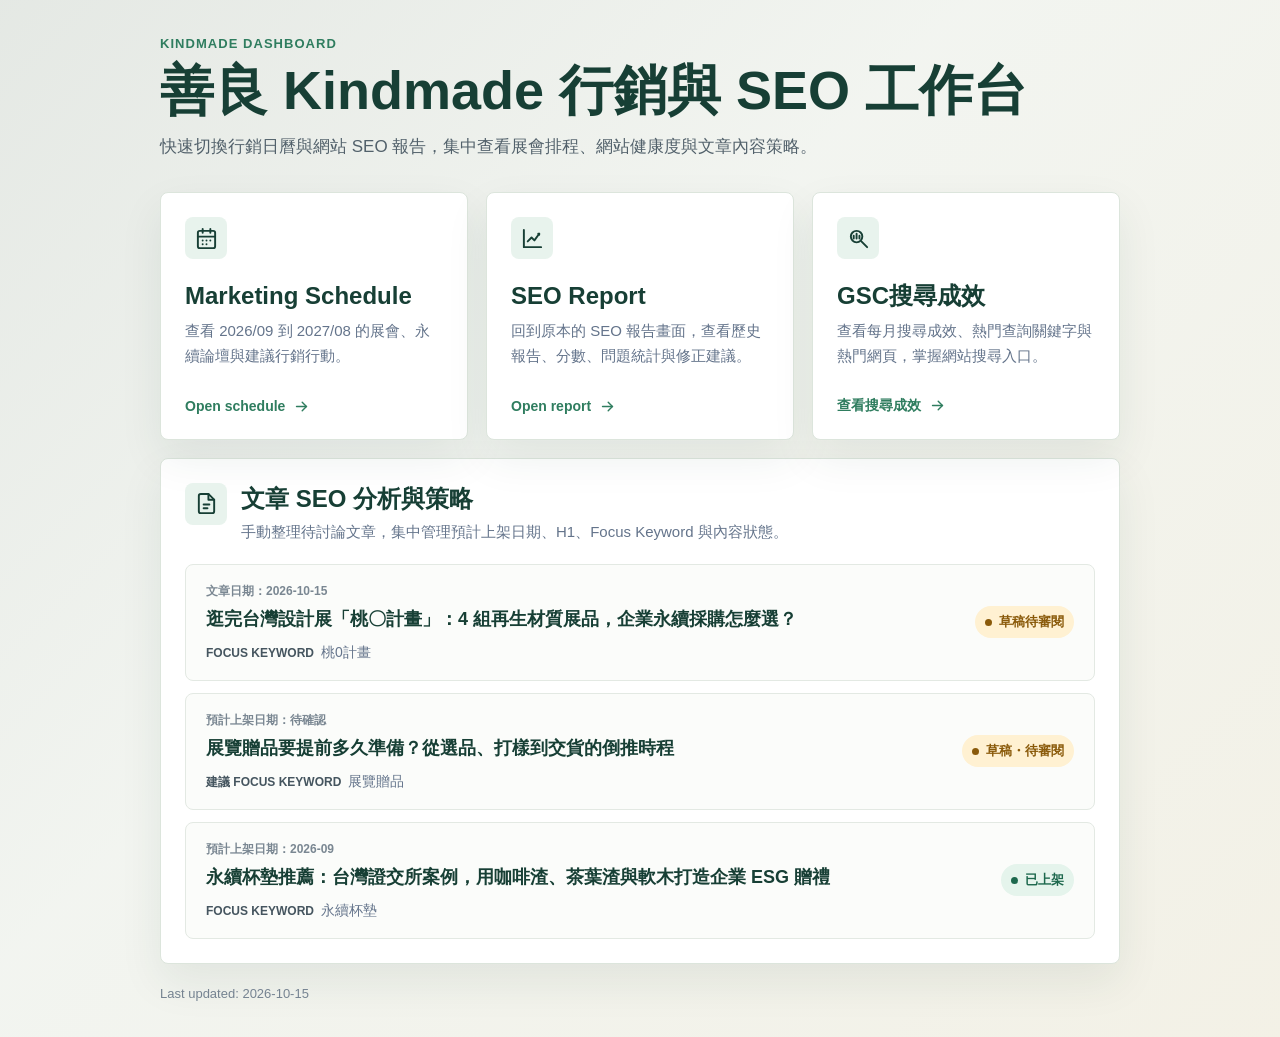
==== docs/index.html @ 3f10fc5a "Set article review status and Taoyuan project focus keyword" ====
<!doctype html>
<html lang="zh-Hant">
<head>
<meta charset="utf-8">
<meta name="viewport" content="width=device-width, initial-scale=1">
<title>Kindmade Dashboard</title>
<style>
:root{
  --green:#173f35;
  --green-2:#2f7d5f;
  --paper:#f6f7f3;
  --line:#dce5dc;
  --text:#1f2933;
  --muted:#64748b;
  --white:#fff;
}
*{box-sizing:border-box}
body{
  margin:0;
  min-height:100vh;
  font-family:-apple-system,BlinkMacSystemFont,"Segoe UI","Noto Sans TC",Arial,sans-serif;
  color:var(--text);
  background:
    linear-gradient(135deg,rgba(23,63,53,.08),rgba(47,125,95,.02) 42%,rgba(240,235,218,.52)),
    var(--paper);
}
.page{
  min-height:100vh;
  display:grid;
  place-items:center;
  padding:36px 20px;
}
.shell{
  width:min(960px,100%);
}
header{
  margin-bottom:28px;
}
.eyebrow{
  color:var(--green-2);
  font-size:13px;
  font-weight:700;
  letter-spacing:.08em;
  text-transform:uppercase;
  margin-bottom:10px;
}
h1{
  color:var(--green);
  font-size:clamp(30px,5vw,54px);
  line-height:1.08;
  margin:0 0 14px;
  letter-spacing:0;
}
.intro{
  max-width:680px;
  margin:0;
  color:#52616b;
  font-size:17px;
  line-height:1.7;
}
.nav-grid{
  display:grid;
  grid-template-columns:repeat(3,minmax(0,1fr));
  gap:18px;
  margin-top:30px;
}
.nav-card{
  display:flex;
  flex-direction:column;
  justify-content:space-between;
  min-height:210px;
  padding:24px;
  color:inherit;
  text-decoration:none;
  background:var(--white);
  border:1px solid var(--line);
  border-radius:8px;
  box-shadow:0 18px 44px rgba(23,63,53,.08);
  transition:transform .18s ease,border-color .18s ease,box-shadow .18s ease;
}
.nav-card:hover,
.nav-card:focus-visible{
  transform:translateY(-3px);
  border-color:var(--green-2);
  box-shadow:0 22px 54px rgba(23,63,53,.14);
  outline:none;
}
.icon{
  width:42px;
  height:42px;
  display:grid;
  place-items:center;
  color:var(--green);
  background:#e8f3ed;
  border-radius:8px;
  margin-bottom:22px;
}
.icon svg{
  width:23px;
  height:23px;
  stroke:currentColor;
  stroke-width:2;
  fill:none;
  stroke-linecap:round;
  stroke-linejoin:round;
}
.nav-title{
  margin:0 0 8px;
  color:var(--green);
  font-size:24px;
  line-height:1.25;
}
.nav-copy{
  margin:0;
  color:var(--muted);
  line-height:1.65;
  font-size:15px;
}
.article-panel{
  margin-top:18px;
  padding:24px;
  background:var(--white);
  border:1px solid var(--line);
  border-radius:8px;
  box-shadow:0 18px 44px rgba(23,63,53,.08);
}
.article-panel-head{
  display:flex;
  align-items:flex-start;
  gap:14px;
  margin-bottom:20px;
}
.article-panel-head .icon{
  flex:0 0 auto;
  margin:0;
}
.section-title{
  margin:0 0 6px;
  color:var(--green);
  font-size:24px;
  line-height:1.3;
}
.section-copy{
  margin:0;
  color:var(--muted);
  font-size:15px;
  line-height:1.6;
}
.article-list{
  display:grid;
  gap:12px;
}
.article-card{
  width:100%;
  display:grid;
  grid-template-columns:minmax(0,1fr) auto;
  align-items:center;
  gap:24px;
  padding:18px 20px;
  background:#fbfcfa;
  border:1px solid #e3e9e3;
  border-radius:8px;
  color:inherit;
  text-decoration:none;
  transition:border-color .18s ease,transform .18s ease,box-shadow .18s ease;
}
.article-card:hover,
.article-card:focus-visible{
  transform:translateY(-2px);
  border-color:var(--green-2);
  box-shadow:0 12px 28px rgba(23,63,53,.09);
  outline:none;
}
.article-content{
  min-width:0;
}
.publish-date{
  margin-bottom:6px;
  color:#7a8792;
  font-size:12px;
  font-weight:700;
}
.article-title{
  margin:0;
  color:var(--green);
  font-size:18px;
  line-height:1.55;
  overflow-wrap:anywhere;
}
.article-title a{
  color:inherit;
  text-decoration:none;
}
.article-title a:hover,
.article-title a:focus-visible{
  color:var(--green-2);
  text-decoration:underline;
  text-underline-offset:3px;
}
.keyword{
  display:flex;
  flex-wrap:wrap;
  align-items:baseline;
  gap:7px;
  margin-top:10px;
  color:var(--muted);
  font-size:14px;
}
.keyword strong{
  color:#45555f;
  font-size:12px;
  text-transform:uppercase;
}
.status{
  display:inline-flex;
  align-items:center;
  gap:7px;
  white-space:nowrap;
  padding:7px 10px;
  border-radius:999px;
  font-size:13px;
  font-weight:700;
}
.status::before{
  content:"";
  width:7px;
  height:7px;
  border-radius:50%;
  background:currentColor;
}
.status-published{
  color:#1d684d;
  background:#e5f4ec;
}
.status-draft{
  color:#8a5a0a;
  background:#fff1d2;
}
.empty-state{
  padding:34px 22px;
  text-align:center;
  background:#fbfcfa;
  border:1px dashed #cbd8ce;
  border-radius:8px;
}
.empty-state h3{
  margin:0 0 8px;
  color:var(--green);
  font-size:18px;
}
.empty-state p{
  max-width:620px;
  margin:0 auto;
  color:var(--muted);
  font-size:14px;
  line-height:1.7;
}
.cta{
  display:inline-flex;
  align-items:center;
  gap:8px;
  width:max-content;
  margin-top:28px;
  color:var(--green-2);
  font-weight:700;
  font-size:14px;
}
.cta svg{
  width:17px;
  height:17px;
  stroke:currentColor;
  stroke-width:2;
  fill:none;
  stroke-linecap:round;
  stroke-linejoin:round;
}
footer{
  margin-top:22px;
  color:#758391;
  font-size:13px;
}
@media (max-width:720px){
  .page{place-items:start;padding:28px 18px}
  .nav-grid{grid-template-columns:1fr}
  .nav-card{min-height:190px}
  .article-panel{padding:20px 16px}
  .article-card{grid-template-columns:1fr;gap:14px;padding:16px}
  .status{justify-self:start}
}
</style>
</head>
<body>
<main class="page">
  <div class="shell">
    <header>
      <div class="eyebrow">Kindmade Dashboard</div>
      <h1>善良 Kindmade 行銷與 SEO 工作台</h1>
      <p class="intro">快速切換行銷日曆與網站 SEO 報告，集中查看展會排程、網站健康度與文章內容策略。</p>
    </header>

    <section class="nav-grid" aria-label="Dashboard menu">
      <a class="nav-card" href="marketing-schedule.html">
        <div>
          <div class="icon" aria-hidden="true">
            <svg viewBox="0 0 24 24"><path d="M8 2v4"/><path d="M16 2v4"/><path d="M3 10h18"/><rect x="3" y="4" width="18" height="18" rx="2"/><path d="M8 14h.01"/><path d="M12 14h.01"/><path d="M16 14h.01"/><path d="M8 18h.01"/><path d="M12 18h.01"/></svg>
          </div>
          <h2 class="nav-title">Marketing Schedule</h2>
          <p class="nav-copy">查看 2026/09 到 2027/08 的展會、永續論壇與建議行銷行動。</p>
        </div>
        <span class="cta">Open schedule <svg viewBox="0 0 24 24"><path d="M5 12h14"/><path d="m13 6 6 6-6 6"/></svg></span>
      </a>

      <a class="nav-card" href="seo-report.html">
        <div>
          <div class="icon" aria-hidden="true">
            <svg viewBox="0 0 24 24"><path d="M3 3v18h18"/><path d="m7 15 4-4 3 3 5-7"/><path d="M18 7h1v1"/></svg>
          </div>
          <h2 class="nav-title">SEO Report</h2>
          <p class="nav-copy">回到原本的 SEO 報告畫面，查看歷史報告、分數、問題統計與修正建議。</p>
        </div>
        <span class="cta">Open report <svg viewBox="0 0 24 24"><path d="M5 12h14"/><path d="m13 6 6 6-6 6"/></svg></span>
      </a>
      <a class="nav-card" href="gsc-report.html">
        <div>
          <div class="icon" aria-hidden="true"><svg viewBox="0 0 24 24"><circle cx="10" cy="10" r="6"/><path d="m15 15 6 6"/><path d="M7 12V9m3 3V7m3 5V9"/></svg></div>
          <h2 class="nav-title">GSC搜尋成效</h2>
          <p class="nav-copy">查看每月搜尋成效、熱門查詢關鍵字與熱門網頁，掌握網站搜尋入口。</p>
        </div>
        <span class="cta">查看搜尋成效 <svg viewBox="0 0 24 24"><path d="M5 12h14"/><path d="m13 6 6 6-6 6"/></svg></span>
      </a>
    </section>

    <section class="article-panel" aria-labelledby="articleSeoTitle">
      <div class="article-panel-head">
        <div class="icon" aria-hidden="true">
          <svg viewBox="0 0 24 24"><path d="M14 2H6a2 2 0 0 0-2 2v16a2 2 0 0 0 2 2h12a2 2 0 0 0 2-2V8z"/><path d="M14 2v6h6"/><path d="M9 13h6"/><path d="M9 17h4"/></svg>
        </div>
        <div>
          <h2 class="section-title" id="articleSeoTitle">文章 SEO 分析與策略</h2>
          <p class="section-copy">手動整理待討論文章，集中管理預計上架日期、H1、Focus Keyword 與內容狀態。</p>
        </div>
      </div>

      <div class="article-list">
        <a class="article-card" href="article-seo-circular-sourcing.html">
          <div class="article-content">
            <div class="publish-date">文章日期：2026-10-15</div>
            <h3 class="article-title">逛完台灣設計展「桃〇計畫」：4 組再生材質展品，企業永續採購怎麼選？</h3>
            <div class="keyword"><strong>Focus Keyword</strong><span>桃0計畫</span></div>
          </div>

        <span class="status status-draft">草稿待審閱</span>
        </a>
        <a class="article-card" href="article-seo-exhibition-gifts.html">
          <div class="article-content">
            <div class="publish-date">預計上架日期：待確認</div>
            <h3 class="article-title">展覽贈品要提前多久準備？從選品、打樣到交貨的倒推時程</h3>
            <div class="keyword"><strong>建議 Focus Keyword</strong><span>展覽贈品</span></div>
          </div>
          <span class="status status-draft">草稿・待審閱</span>
        </a>
        <a class="article-card" href="article-seo-sustainable-coaster.html">
          <div class="article-content">
            <div class="publish-date">預計上架日期：2026-09</div>
            <h3 class="article-title">永續杯墊推薦：台灣證交所案例，用咖啡渣、茶葉渣與軟木打造企業 ESG 贈禮</h3>
            <div class="keyword"><strong>Focus Keyword</strong><span>永續杯墊</span></div>
          </div>
          <span class="status status-published">已上架</span>
        </a>
      </div>
    </section>

    <footer>Last updated: 2026-10-15</footer>
  </div>
</main>
</body>
</html>
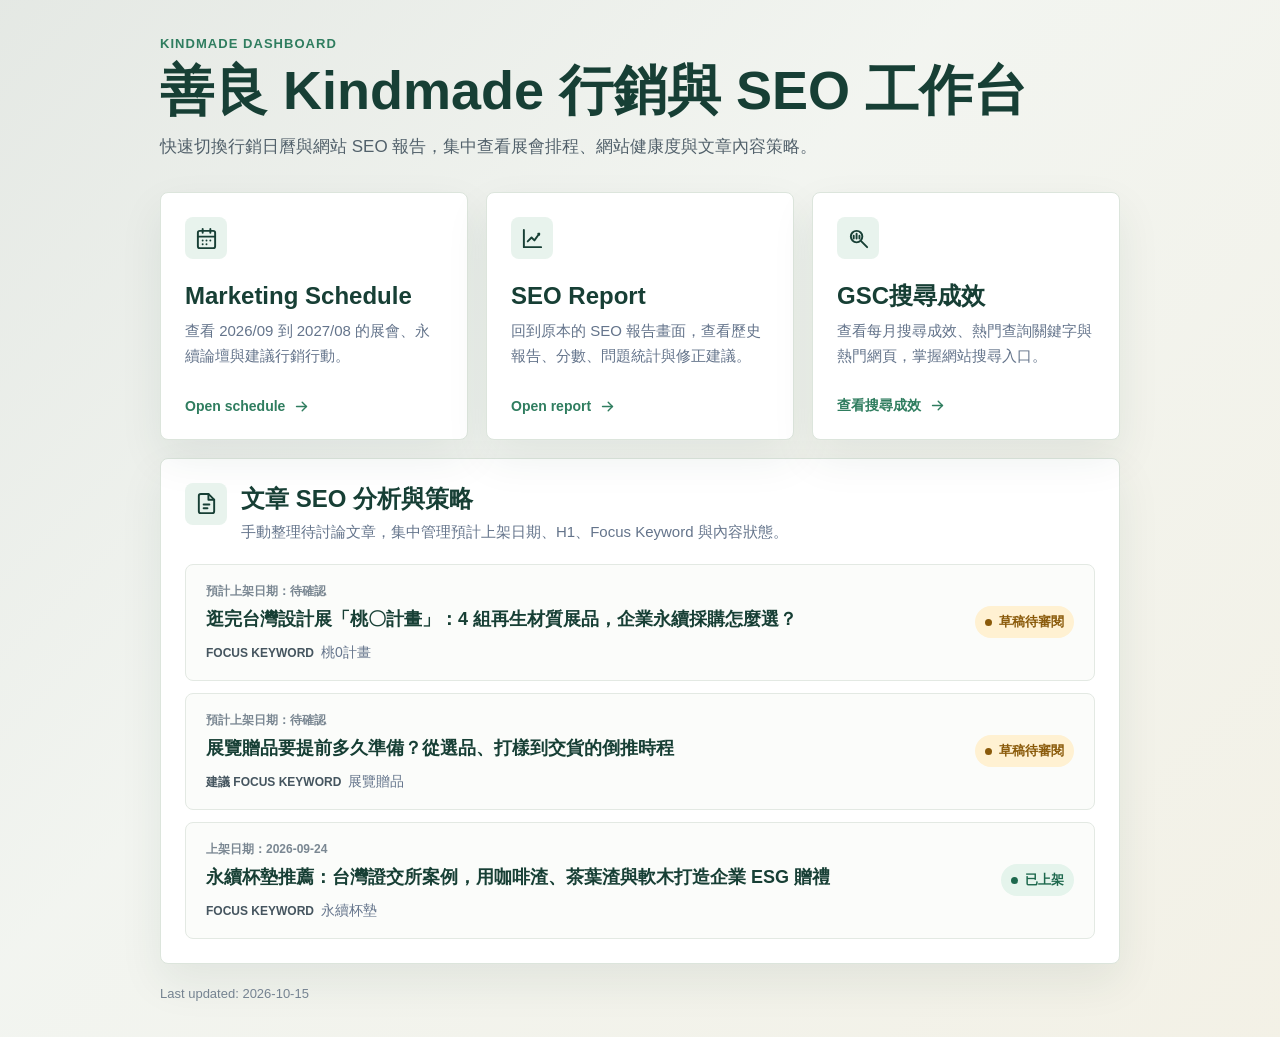
==== commit 09783aaa: "Unify article status labels and publication dates" ====
--- a/docs/index.html
+++ b/docs/index.html
@@ -344,7 +344,7 @@
       <div class="article-list">
         <a class="article-card" href="article-seo-circular-sourcing.html">
           <div class="article-content">
-            <div class="publish-date">文章日期：2026-10-15</div>
+            <div class="publish-date">預計上架日期：待確認</div>
             <h3 class="article-title">逛完台灣設計展「桃〇計畫」：4 組再生材質展品，企業永續採購怎麼選？</h3>
             <div class="keyword"><strong>Focus Keyword</strong><span>桃0計畫</span></div>
           </div>
@@ -357,11 +357,11 @@
             <h3 class="article-title">展覽贈品要提前多久準備？從選品、打樣到交貨的倒推時程</h3>
             <div class="keyword"><strong>建議 Focus Keyword</strong><span>展覽贈品</span></div>
           </div>
-          <span class="status status-draft">草稿・待審閱</span>
+          <span class="status status-draft">草稿待審閱</span>
         </a>
         <a class="article-card" href="article-seo-sustainable-coaster.html">
           <div class="article-content">
-            <div class="publish-date">預計上架日期：2026-09</div>
+            <div class="publish-date">上架日期：2026-09-24</div>
             <h3 class="article-title">永續杯墊推薦：台灣證交所案例，用咖啡渣、茶葉渣與軟木打造企業 ESG 贈禮</h3>
             <div class="keyword"><strong>Focus Keyword</strong><span>永續杯墊</span></div>
           </div>
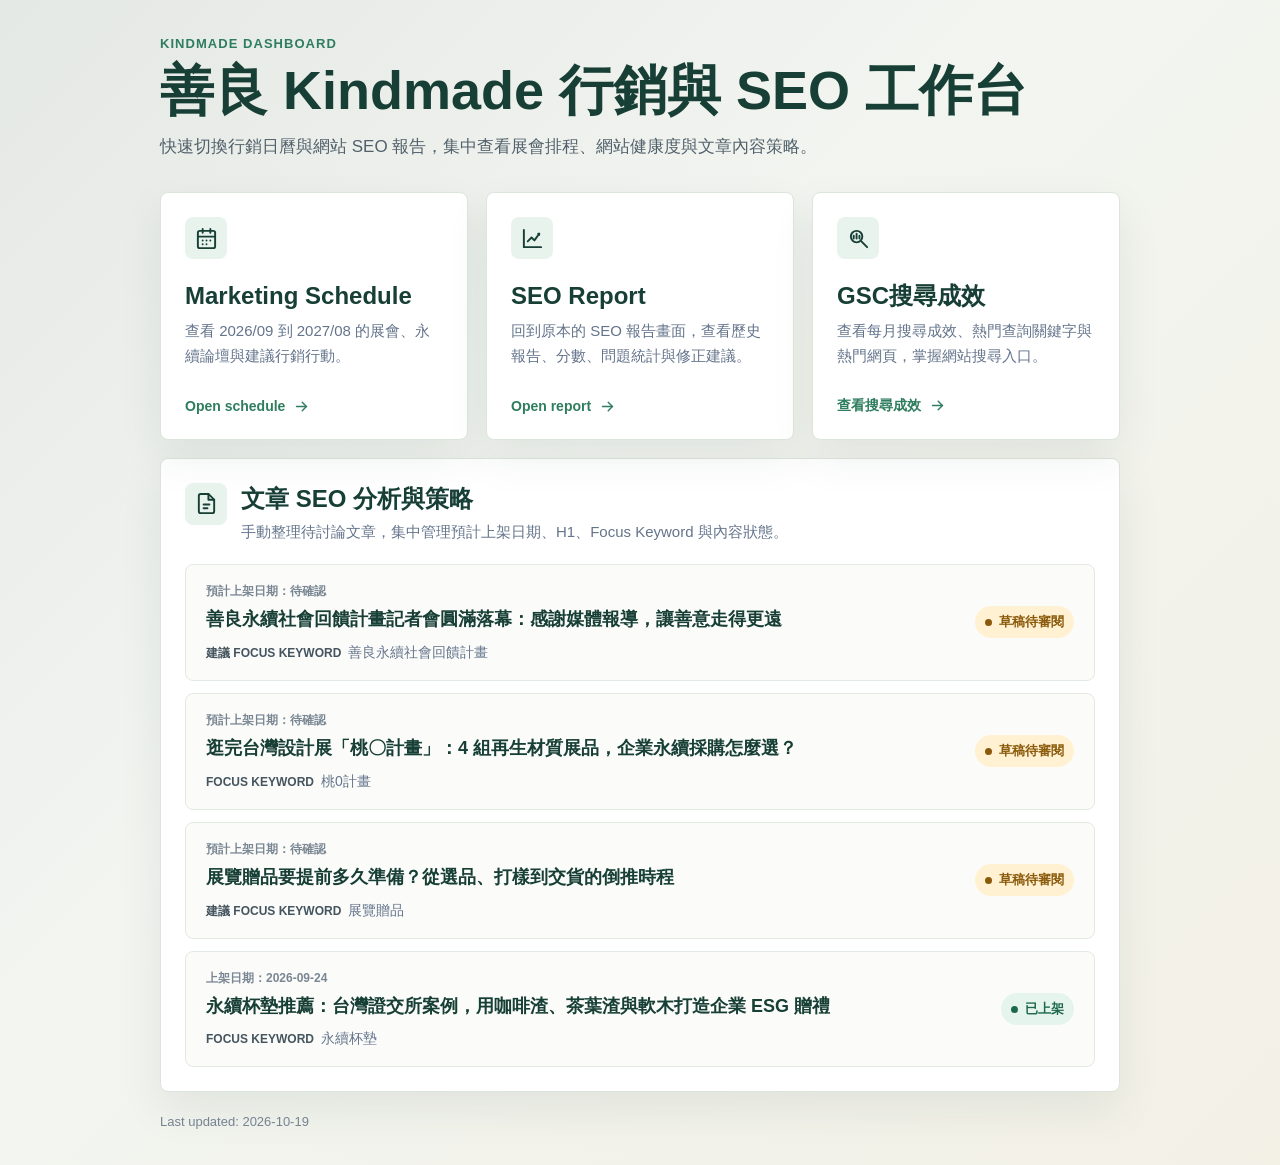
==== commit f05fcb93: "Add social impact program article SEO strategy" ====
--- a/docs/index.html
+++ b/docs/index.html
@@ -342,6 +342,14 @@
       </div>
 
       <div class="article-list">
+        <a class="article-card" href="article-seo-social-impact.html">
+          <div class="article-content">
+            <div class="publish-date">預計上架日期：待確認</div>
+            <h3 class="article-title">善良永續社會回饋計畫記者會圓滿落幕：感謝媒體報導，讓善意走得更遠</h3>
+            <div class="keyword"><strong>建議 Focus Keyword</strong><span>善良永續社會回饋計畫</span></div>
+          </div>
+          <span class="status status-draft">草稿待審閱</span>
+        </a>
         <a class="article-card" href="article-seo-circular-sourcing.html">
           <div class="article-content">
             <div class="publish-date">預計上架日期：待確認</div>
@@ -370,7 +378,7 @@
       </div>
     </section>
 
-    <footer>Last updated: 2026-10-15</footer>
+    <footer>Last updated: 2026-10-19</footer>
   </div>
 </main>
 </body>
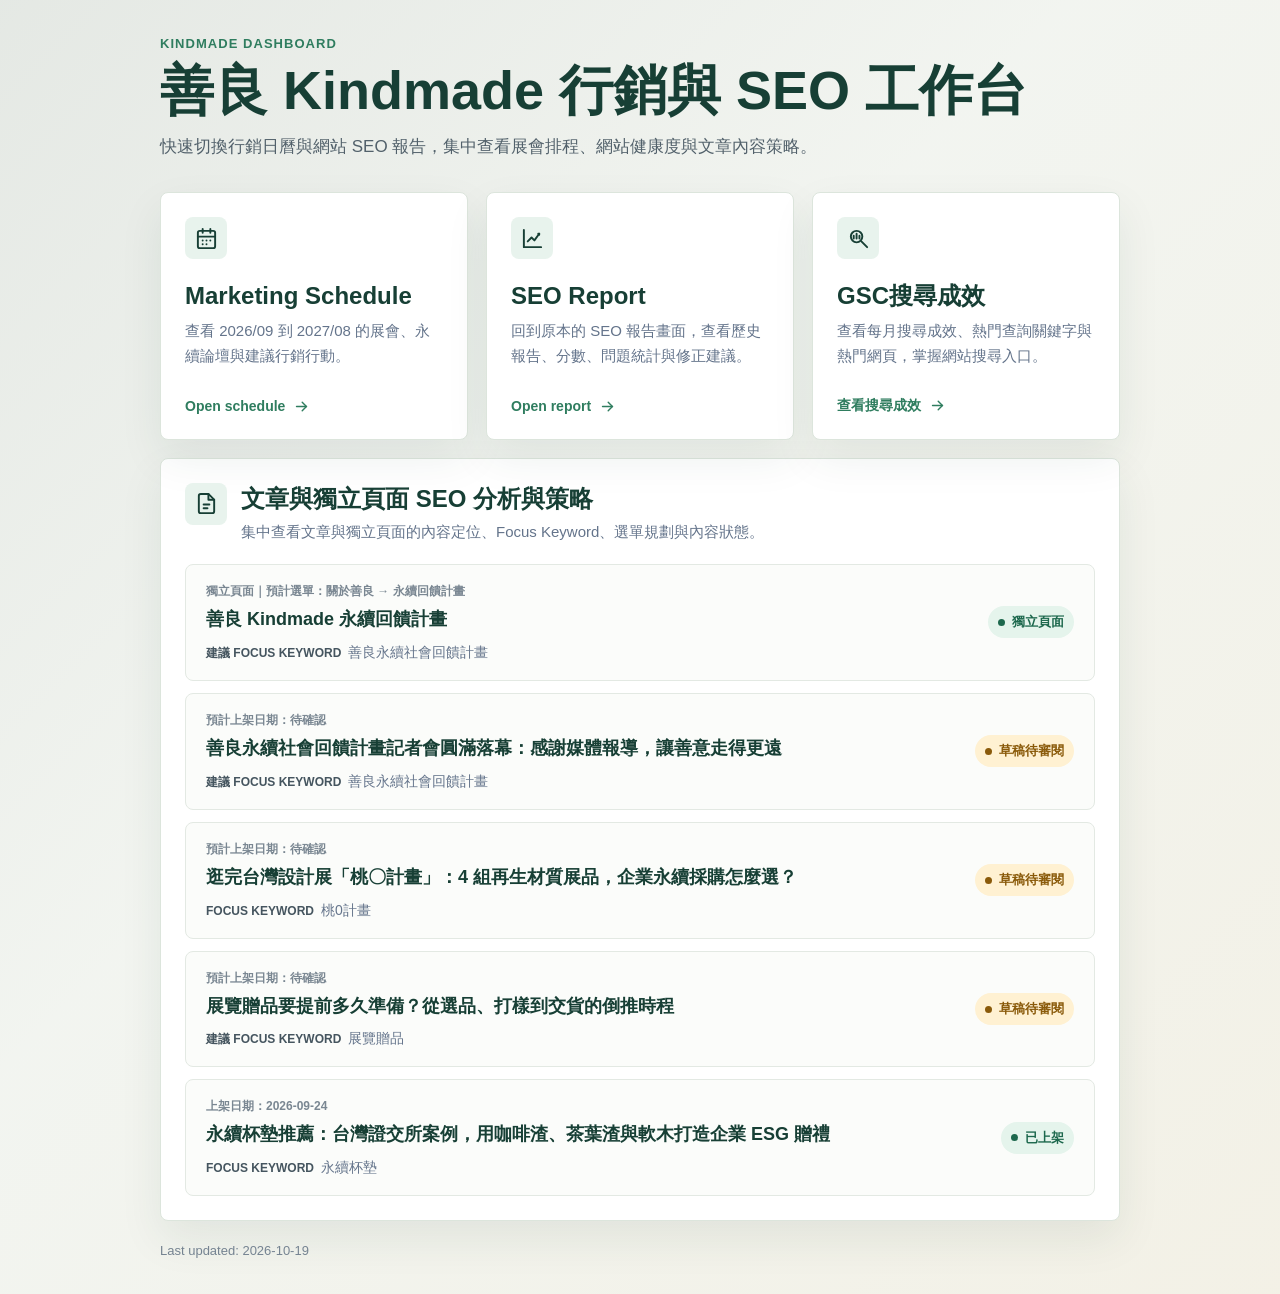
==== commit bbe036bf: "Add standalone social feedback program page strategy" ====
--- a/docs/index.html
+++ b/docs/index.html
@@ -336,12 +336,20 @@
           <svg viewBox="0 0 24 24"><path d="M14 2H6a2 2 0 0 0-2 2v16a2 2 0 0 0 2 2h12a2 2 0 0 0 2-2V8z"/><path d="M14 2v6h6"/><path d="M9 13h6"/><path d="M9 17h4"/></svg>
         </div>
         <div>
-          <h2 class="section-title" id="articleSeoTitle">文章 SEO 分析與策略</h2>
-          <p class="section-copy">手動整理待討論文章，集中管理預計上架日期、H1、Focus Keyword 與內容狀態。</p>
+          <h2 class="section-title" id="articleSeoTitle">文章與獨立頁面 SEO 分析與策略</h2>
+          <p class="section-copy">集中查看文章與獨立頁面的內容定位、Focus Keyword、選單規劃與內容狀態。</p>
         </div>
       </div>
 
       <div class="article-list">
+        <a class="article-card" href="page-seo-social-feedback.html">
+          <div class="article-content">
+            <div class="publish-date">獨立頁面｜預計選單：關於善良 → 永續回饋計畫</div>
+            <h3 class="article-title">善良 Kindmade 永續回饋計畫</h3>
+            <div class="keyword"><strong>建議 Focus Keyword</strong><span>善良永續社會回饋計畫</span></div>
+          </div>
+          <span class="status status-published">獨立頁面</span>
+        </a>
         <a class="article-card" href="article-seo-social-impact.html">
           <div class="article-content">
             <div class="publish-date">預計上架日期：待確認</div>
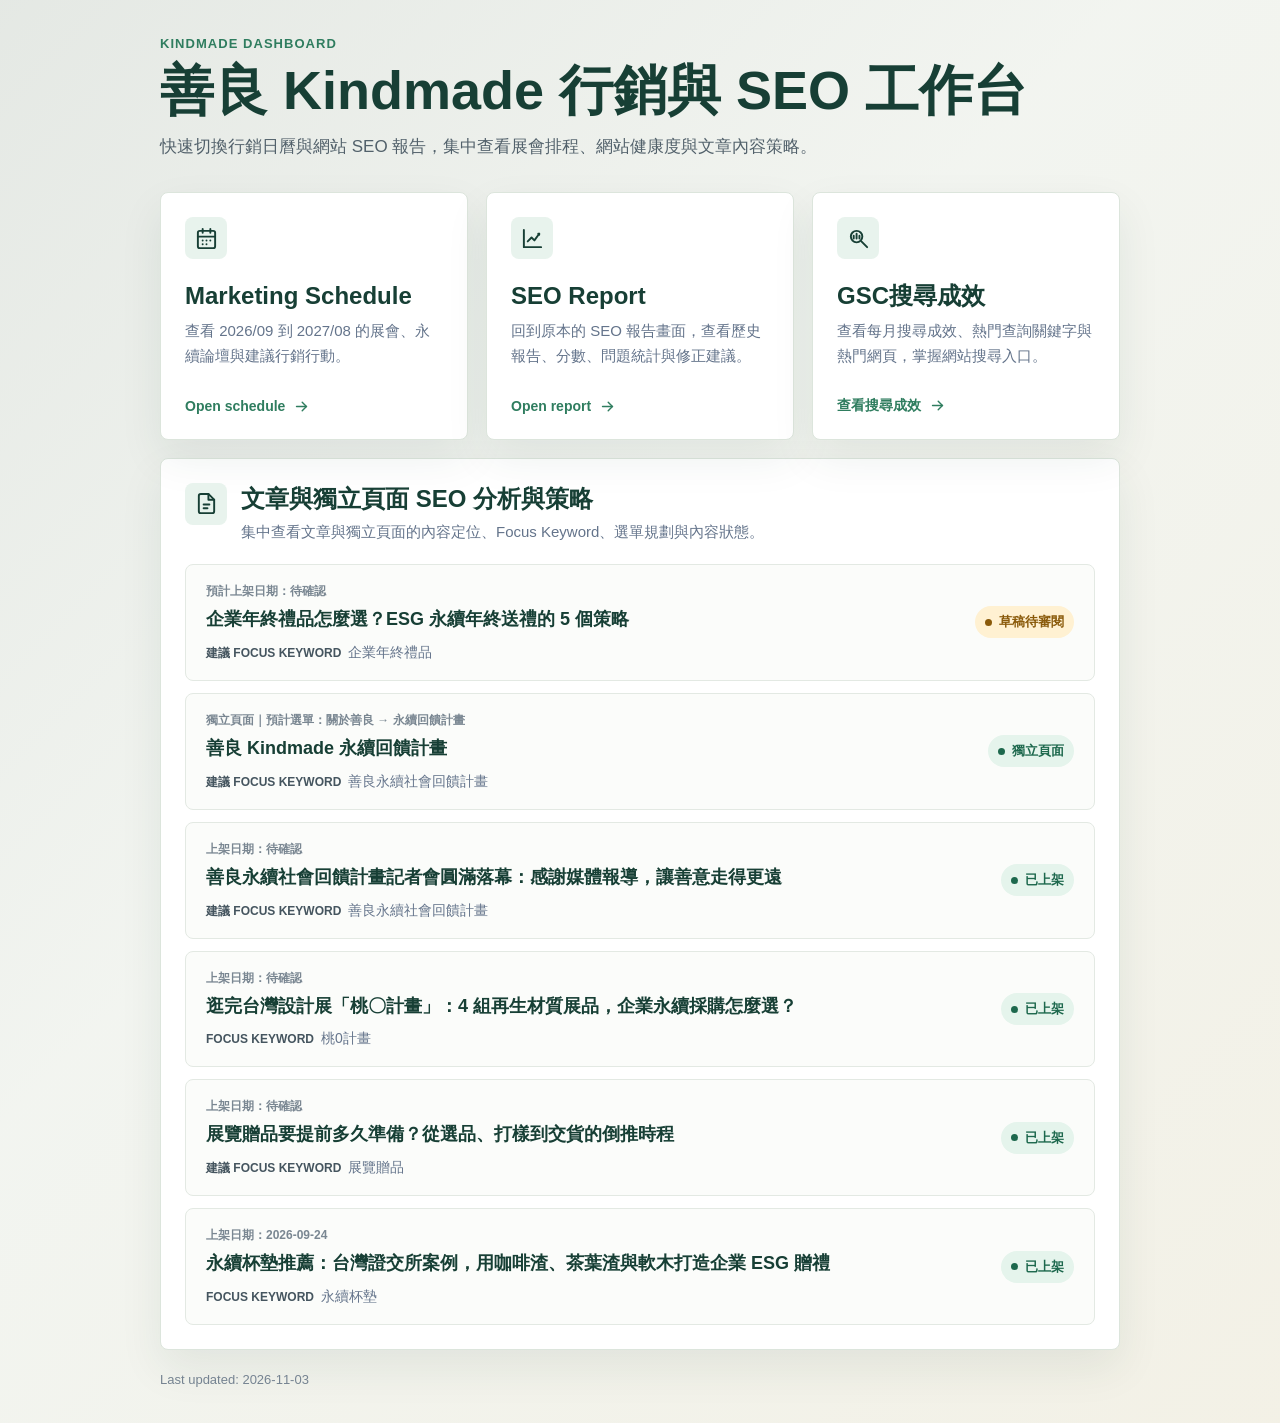
==== commit 1a42aac4: "Publish article status updates and add year-end gifts strategy" ====
--- a/docs/index.html
+++ b/docs/index.html
@@ -342,6 +342,14 @@
       </div>
 
       <div class="article-list">
+        <a class="article-card" href="article-seo-year-end-gifts.html">
+          <div class="article-content">
+            <div class="publish-date">預計上架日期：待確認</div>
+            <h3 class="article-title">企業年終禮品怎麼選？ESG 永續年終送禮的 5 個策略</h3>
+            <div class="keyword"><strong>建議 Focus Keyword</strong><span>企業年終禮品</span></div>
+          </div>
+          <span class="status status-draft">草稿待審閱</span>
+        </a>
         <a class="article-card" href="page-seo-social-feedback.html">
           <div class="article-content">
             <div class="publish-date">獨立頁面｜預計選單：關於善良 → 永續回饋計畫</div>
@@ -352,28 +360,28 @@
         </a>
         <a class="article-card" href="article-seo-social-impact.html">
           <div class="article-content">
-            <div class="publish-date">預計上架日期：待確認</div>
+            <div class="publish-date">上架日期：待確認</div>
             <h3 class="article-title">善良永續社會回饋計畫記者會圓滿落幕：感謝媒體報導，讓善意走得更遠</h3>
             <div class="keyword"><strong>建議 Focus Keyword</strong><span>善良永續社會回饋計畫</span></div>
           </div>
-          <span class="status status-draft">草稿待審閱</span>
+          <span class="status status-published">已上架</span>
         </a>
         <a class="article-card" href="article-seo-circular-sourcing.html">
           <div class="article-content">
-            <div class="publish-date">預計上架日期：待確認</div>
+            <div class="publish-date">上架日期：待確認</div>
             <h3 class="article-title">逛完台灣設計展「桃〇計畫」：4 組再生材質展品，企業永續採購怎麼選？</h3>
             <div class="keyword"><strong>Focus Keyword</strong><span>桃0計畫</span></div>
           </div>
 
-        <span class="status status-draft">草稿待審閱</span>
+        <span class="status status-published">已上架</span>
         </a>
         <a class="article-card" href="article-seo-exhibition-gifts.html">
           <div class="article-content">
-            <div class="publish-date">預計上架日期：待確認</div>
+            <div class="publish-date">上架日期：待確認</div>
             <h3 class="article-title">展覽贈品要提前多久準備？從選品、打樣到交貨的倒推時程</h3>
             <div class="keyword"><strong>建議 Focus Keyword</strong><span>展覽贈品</span></div>
           </div>
-          <span class="status status-draft">草稿待審閱</span>
+          <span class="status status-published">已上架</span>
         </a>
         <a class="article-card" href="article-seo-sustainable-coaster.html">
           <div class="article-content">
@@ -386,7 +394,7 @@
       </div>
     </section>
 
-    <footer>Last updated: 2026-10-19</footer>
+    <footer>Last updated: 2026-11-03</footer>
   </div>
 </main>
 </body>
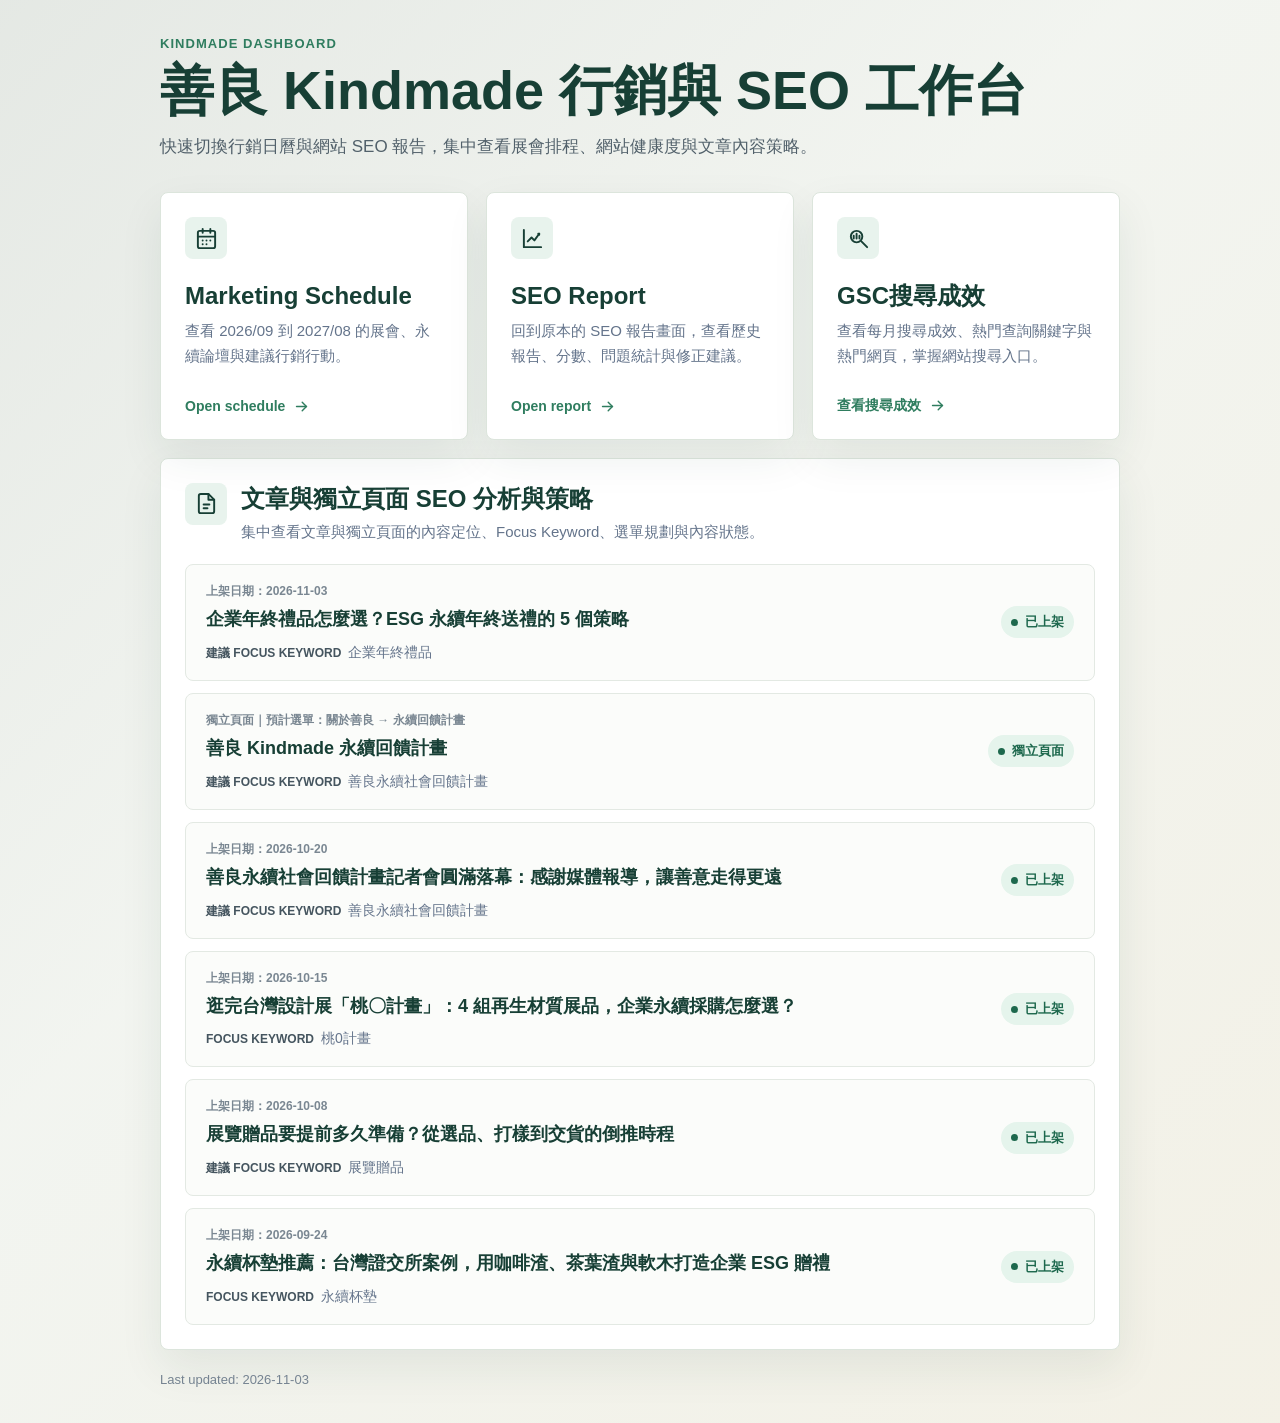
==== commit d980bd9a: "Record confirmed article publication dates" ====
--- a/docs/index.html
+++ b/docs/index.html
@@ -344,11 +344,11 @@
       <div class="article-list">
         <a class="article-card" href="article-seo-year-end-gifts.html">
           <div class="article-content">
-            <div class="publish-date">預計上架日期：待確認</div>
+            <div class="publish-date">上架日期：2026-11-03</div>
             <h3 class="article-title">企業年終禮品怎麼選？ESG 永續年終送禮的 5 個策略</h3>
             <div class="keyword"><strong>建議 Focus Keyword</strong><span>企業年終禮品</span></div>
           </div>
-          <span class="status status-draft">草稿待審閱</span>
+          <span class="status status-published">已上架</span>
         </a>
         <a class="article-card" href="page-seo-social-feedback.html">
           <div class="article-content">
@@ -360,7 +360,7 @@
         </a>
         <a class="article-card" href="article-seo-social-impact.html">
           <div class="article-content">
-            <div class="publish-date">上架日期：待確認</div>
+            <div class="publish-date">上架日期：2026-10-20</div>
             <h3 class="article-title">善良永續社會回饋計畫記者會圓滿落幕：感謝媒體報導，讓善意走得更遠</h3>
             <div class="keyword"><strong>建議 Focus Keyword</strong><span>善良永續社會回饋計畫</span></div>
           </div>
@@ -368,7 +368,7 @@
         </a>
         <a class="article-card" href="article-seo-circular-sourcing.html">
           <div class="article-content">
-            <div class="publish-date">上架日期：待確認</div>
+            <div class="publish-date">上架日期：2026-10-15</div>
             <h3 class="article-title">逛完台灣設計展「桃〇計畫」：4 組再生材質展品，企業永續採購怎麼選？</h3>
             <div class="keyword"><strong>Focus Keyword</strong><span>桃0計畫</span></div>
           </div>
@@ -377,7 +377,7 @@
         </a>
         <a class="article-card" href="article-seo-exhibition-gifts.html">
           <div class="article-content">
-            <div class="publish-date">上架日期：待確認</div>
+            <div class="publish-date">上架日期：2026-10-08</div>
             <h3 class="article-title">展覽贈品要提前多久準備？從選品、打樣到交貨的倒推時程</h3>
             <div class="keyword"><strong>建議 Focus Keyword</strong><span>展覽贈品</span></div>
           </div>
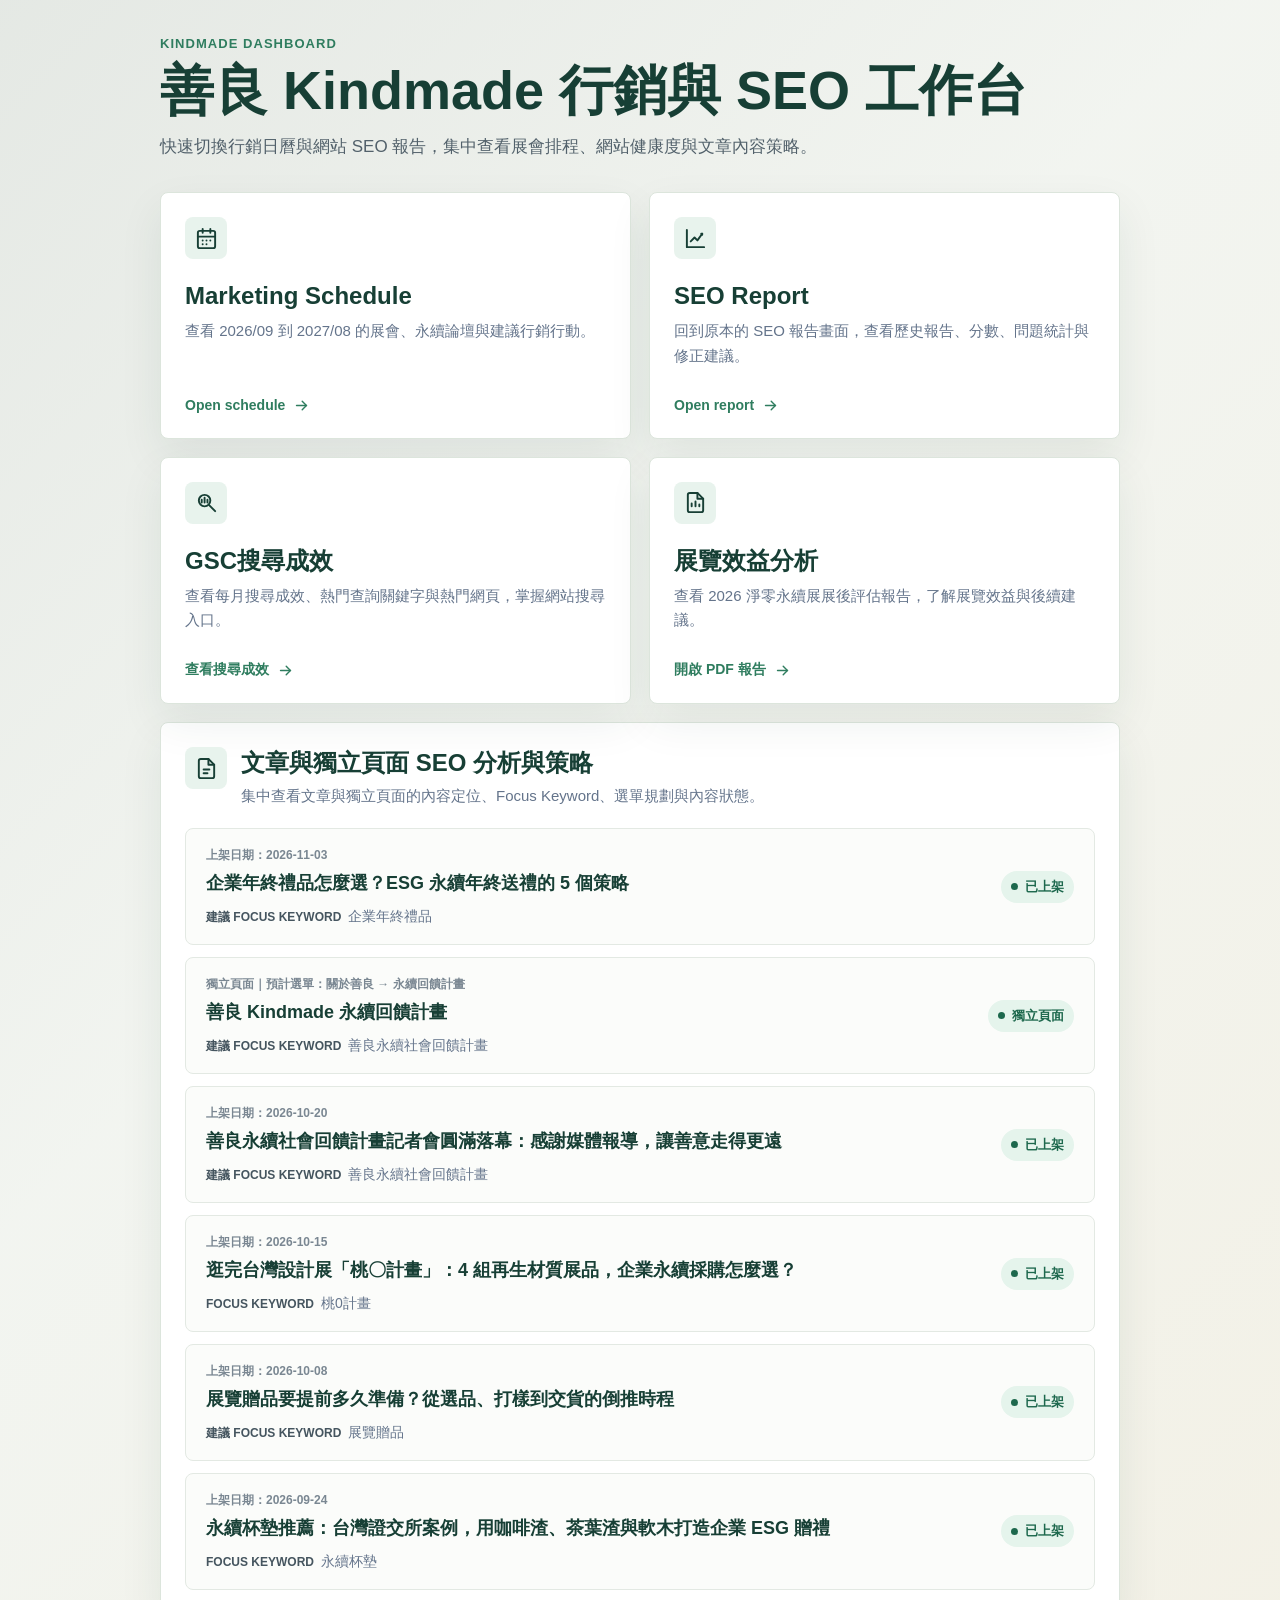
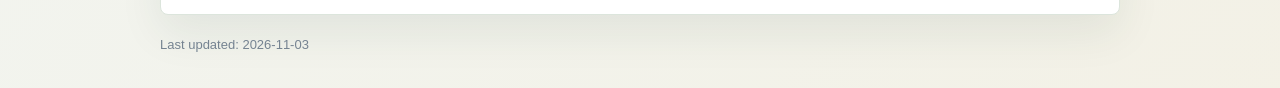
==== commit dd4fe6aa: "Add exhibition report card and arrange dashboard in two columns" ====
--- a/docs/index.html
+++ b/docs/index.html
@@ -60,7 +60,7 @@
 }
 .nav-grid{
   display:grid;
-  grid-template-columns:repeat(3,minmax(0,1fr));
+  grid-template-columns:repeat(2,minmax(0,1fr));
   gap:18px;
   margin-top:30px;
 }
@@ -328,6 +328,14 @@
         </div>
         <span class="cta">查看搜尋成效 <svg viewBox="0 0 24 24"><path d="M5 12h14"/><path d="m13 6 6 6-6 6"/></svg></span>
       </a>
+      <a class="nav-card" href="assets/reports/2026-net-zero-exhibition-review.pdf" target="_blank" rel="noopener noreferrer">
+        <div>
+          <div class="icon" aria-hidden="true"><svg viewBox="0 0 24 24"><path d="M14 2H6a2 2 0 0 0-2 2v16a2 2 0 0 0 2 2h12a2 2 0 0 0 2-2V8z"/><path d="M14 2v6h6"/><path d="M8 16v-3m4 3v-5m4 5v-2"/></svg></div>
+          <h2 class="nav-title">展覽效益分析</h2>
+          <p class="nav-copy">查看 2026 淨零永續展展後評估報告，了解展覽效益與後續建議。</p>
+        </div>
+        <span class="cta">開啟 PDF 報告 <svg viewBox="0 0 24 24"><path d="M5 12h14"/><path d="m13 6 6 6-6 6"/></svg></span>
+      </a>
     </section>
 
     <section class="article-panel" aria-labelledby="articleSeoTitle">
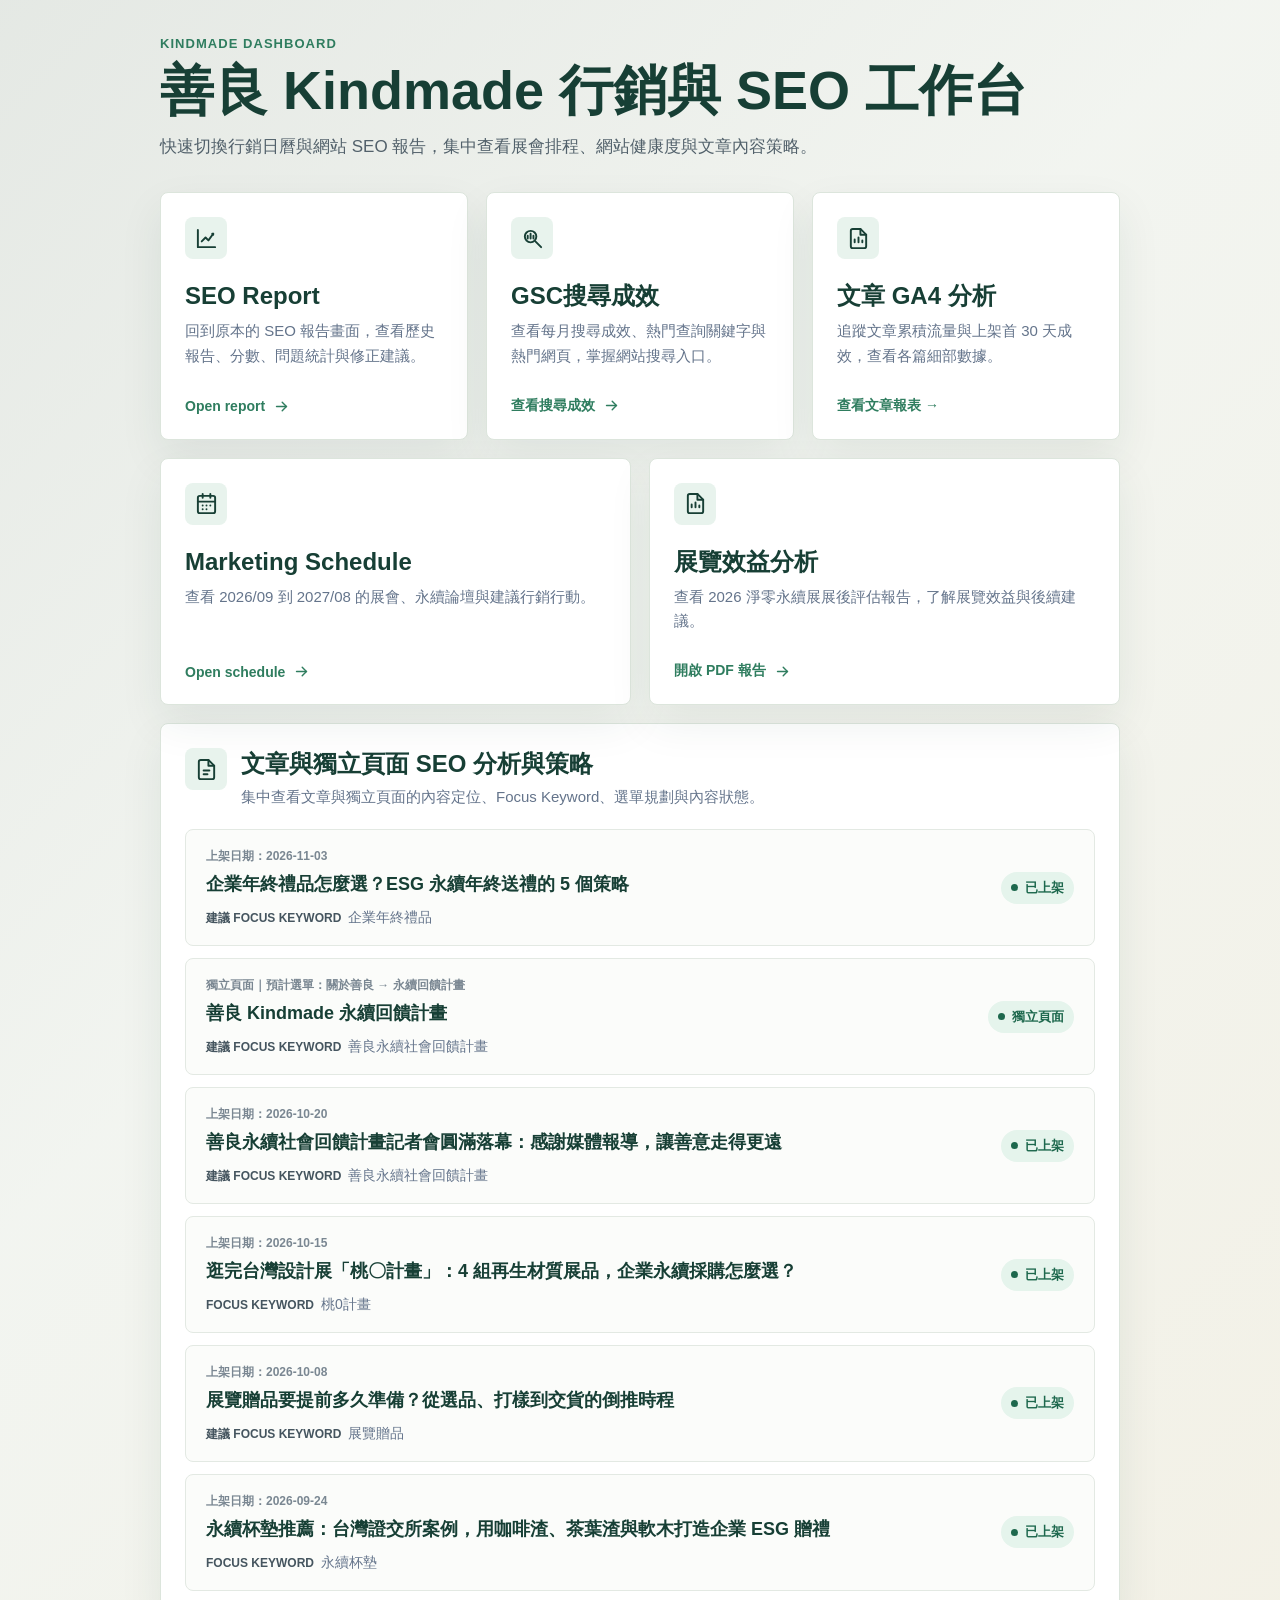
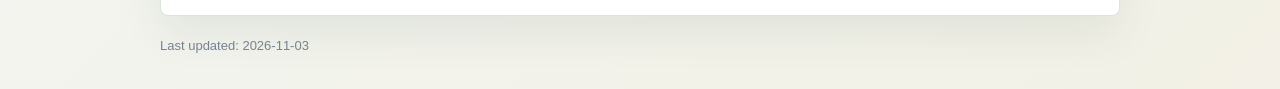
==== commit d6ae5f82: "Publish article analytics preview and reorganize dashboard cards" ====
--- a/docs/index.html
+++ b/docs/index.html
@@ -4,6 +4,8 @@
 <meta charset="utf-8">
 <meta name="viewport" content="width=device-width, initial-scale=1">
 <title>Kindmade Dashboard</title>
+
+
 <style>
 :root{
   --green:#173f35;
@@ -279,6 +281,7 @@
   color:#758391;
   font-size:13px;
 }
+.nav-primary{grid-template-columns:repeat(3,minmax(0,1fr))}.nav-secondary{grid-template-columns:repeat(2,minmax(0,1fr));margin-top:18px}
 @media (max-width:720px){
   .page{place-items:start;padding:28px 18px}
   .nav-grid{grid-template-columns:1fr}
@@ -298,19 +301,8 @@
       <p class="intro">快速切換行銷日曆與網站 SEO 報告，集中查看展會排程、網站健康度與文章內容策略。</p>
     </header>
 
-    <section class="nav-grid" aria-label="Dashboard menu">
-      <a class="nav-card" href="marketing-schedule.html">
-        <div>
-          <div class="icon" aria-hidden="true">
-            <svg viewBox="0 0 24 24"><path d="M8 2v4"/><path d="M16 2v4"/><path d="M3 10h18"/><rect x="3" y="4" width="18" height="18" rx="2"/><path d="M8 14h.01"/><path d="M12 14h.01"/><path d="M16 14h.01"/><path d="M8 18h.01"/><path d="M12 18h.01"/></svg>
-          </div>
-          <h2 class="nav-title">Marketing Schedule</h2>
-          <p class="nav-copy">查看 2026/09 到 2027/08 的展會、永續論壇與建議行銷行動。</p>
-        </div>
-        <span class="cta">Open schedule <svg viewBox="0 0 24 24"><path d="M5 12h14"/><path d="m13 6 6 6-6 6"/></svg></span>
-      </a>
-
-      <a class="nav-card" href="seo-report.html">
+    <section class="nav-grid nav-primary" aria-label="成效分析">
+<a class="nav-card" href="seo-report.html">
         <div>
           <div class="icon" aria-hidden="true">
             <svg viewBox="0 0 24 24"><path d="M3 3v18h18"/><path d="m7 15 4-4 3 3 5-7"/><path d="M18 7h1v1"/></svg>
@@ -320,7 +312,7 @@
         </div>
         <span class="cta">Open report <svg viewBox="0 0 24 24"><path d="M5 12h14"/><path d="m13 6 6 6-6 6"/></svg></span>
       </a>
-      <a class="nav-card" href="gsc-report.html">
+<a class="nav-card" href="gsc-report.html">
         <div>
           <div class="icon" aria-hidden="true"><svg viewBox="0 0 24 24"><circle cx="10" cy="10" r="6"/><path d="m15 15 6 6"/><path d="M7 12V9m3 3V7m3 5V9"/></svg></div>
           <h2 class="nav-title">GSC搜尋成效</h2>
@@ -328,7 +320,27 @@
         </div>
         <span class="cta">查看搜尋成效 <svg viewBox="0 0 24 24"><path d="M5 12h14"/><path d="m13 6 6 6-6 6"/></svg></span>
       </a>
-      <a class="nav-card" href="assets/reports/2026-net-zero-exhibition-review.pdf" target="_blank" rel="noopener noreferrer">
+      <a class="nav-card" href="article-ga4-report.html">
+        <div>
+          <div class="icon" aria-hidden="true"><svg viewBox="0 0 24 24"><path d="M14 2H6a2 2 0 0 0-2 2v16a2 2 0 0 0 2 2h12a2 2 0 0 0 2-2V8z"/><path d="M14 2v6h6"/><path d="M8 16v-3m4 3v-5m4 5v-2"/></svg></div>
+          <h2 class="nav-title">文章 GA4 分析</h2>
+          <p class="nav-copy">追蹤文章累積流量與上架首 30 天成效，查看各篇細部數據。</p>
+        </div>
+        <span class="cta">查看文章報表 →</span>
+      </a>
+</section>
+<section class="nav-grid nav-secondary" aria-label="行銷與展覽">
+<a class="nav-card" href="marketing-schedule.html">
+        <div>
+          <div class="icon" aria-hidden="true">
+            <svg viewBox="0 0 24 24"><path d="M8 2v4"/><path d="M16 2v4"/><path d="M3 10h18"/><rect x="3" y="4" width="18" height="18" rx="2"/><path d="M8 14h.01"/><path d="M12 14h.01"/><path d="M16 14h.01"/><path d="M8 18h.01"/><path d="M12 18h.01"/></svg>
+          </div>
+          <h2 class="nav-title">Marketing Schedule</h2>
+          <p class="nav-copy">查看 2026/09 到 2027/08 的展會、永續論壇與建議行銷行動。</p>
+        </div>
+        <span class="cta">Open schedule <svg viewBox="0 0 24 24"><path d="M5 12h14"/><path d="m13 6 6 6-6 6"/></svg></span>
+      </a>
+<a class="nav-card" href="assets/reports/2026-net-zero-exhibition-review.pdf" target="_blank" rel="noopener noreferrer">
         <div>
           <div class="icon" aria-hidden="true"><svg viewBox="0 0 24 24"><path d="M14 2H6a2 2 0 0 0-2 2v16a2 2 0 0 0 2 2h12a2 2 0 0 0 2-2V8z"/><path d="M14 2v6h6"/><path d="M8 16v-3m4 3v-5m4 5v-2"/></svg></div>
           <h2 class="nav-title">展覽效益分析</h2>
@@ -336,7 +348,7 @@
         </div>
         <span class="cta">開啟 PDF 報告 <svg viewBox="0 0 24 24"><path d="M5 12h14"/><path d="m13 6 6 6-6 6"/></svg></span>
       </a>
-    </section>
+</section>
 
     <section class="article-panel" aria-labelledby="articleSeoTitle">
       <div class="article-panel-head">
@@ -401,6 +413,7 @@
         </a>
       </div>
     </section>
+
 
     <footer>Last updated: 2026-11-03</footer>
   </div>
